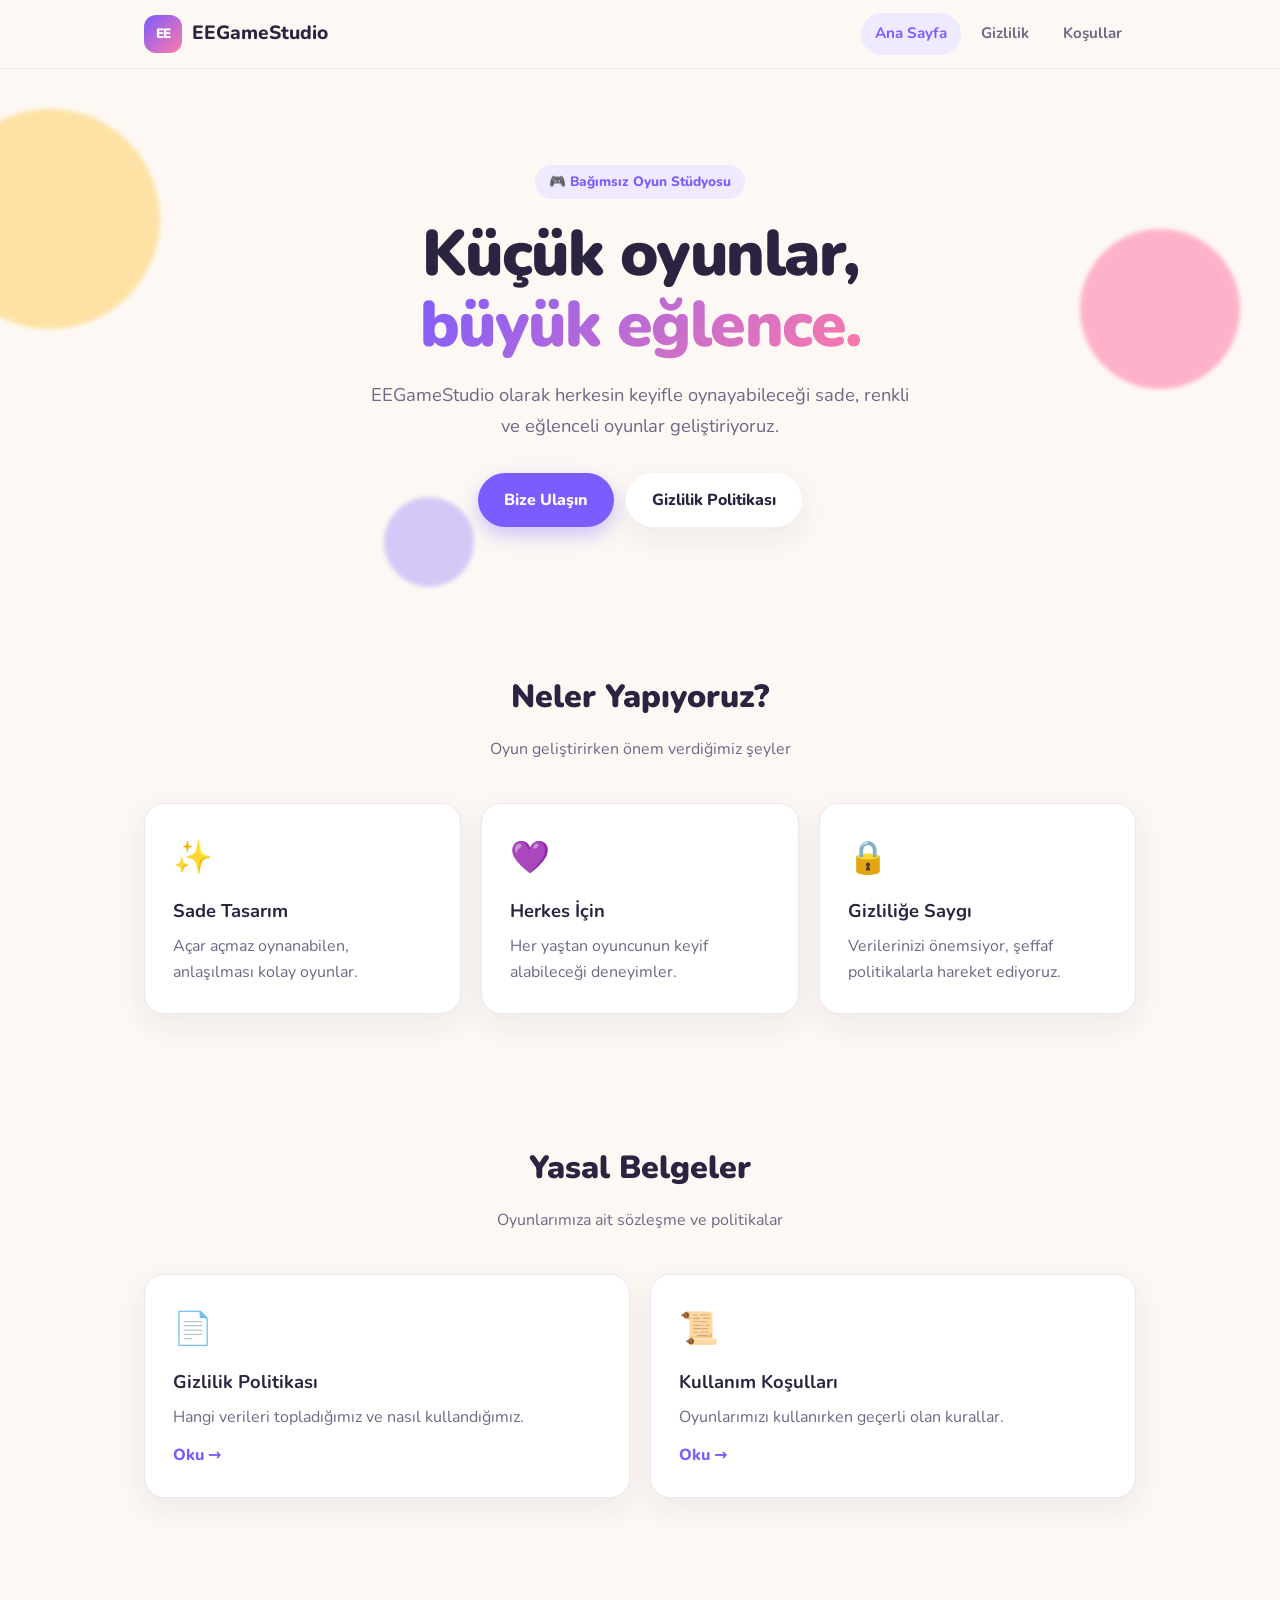
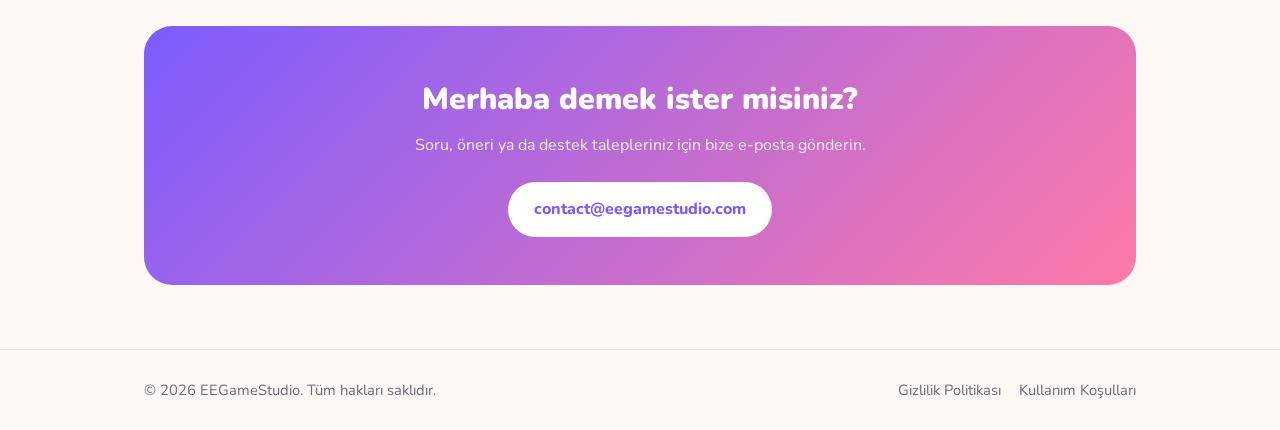
==== index.html @ 6b788e46 "EEGameStudio web sitesi: ana sayfa, gizlilik politikası ve kullanım koşulları Co-authored-by: Cursor" ====
<!DOCTYPE html>
<html lang="tr">
<head>
  <meta charset="UTF-8" />
  <meta name="viewport" content="width=device-width, initial-scale=1.0" />
  <title>EEGameStudio</title>
  <meta name="description" content="EEGameStudio - Eğlenceli ve sade oyunlar geliştiren bağımsız oyun stüdyosu." />
  <link rel="icon" href="favicon.svg" type="image/svg+xml" />
  <link rel="preconnect" href="https://fonts.googleapis.com" />
  <link rel="preconnect" href="https://fonts.gstatic.com" crossorigin />
  <link href="https://fonts.googleapis.com/css2?family=Nunito:wght@400;700;800;900&display=swap" rel="stylesheet" />
  <link rel="stylesheet" href="style.css" />
</head>
<body>
  <header class="site-header">
    <div class="container">
      <a href="index.html" class="logo">
        <span class="logo-mark">EE</span>
        <span>EEGameStudio</span>
      </a>
      <nav class="nav">
        <a href="index.html" class="active">Ana Sayfa</a>
        <a href="privacy.html">Gizlilik</a>
        <a href="terms.html">Koşullar</a>
      </nav>
    </div>
  </header>

  <main>
    <section class="hero">
      <div class="blob one"></div>
      <div class="blob two"></div>
      <div class="blob three"></div>
      <div class="container">
        <span class="badge">🎮 Bağımsız Oyun Stüdyosu</span>
        <h1>Küçük oyunlar,<br /><span class="gradient">büyük eğlence.</span></h1>
        <p>EEGameStudio olarak herkesin keyifle oynayabileceği sade, renkli ve eğlenceli oyunlar geliştiriyoruz.</p>
        <a href="#iletisim" class="btn">Bize Ulaşın</a>
        <a href="privacy.html" class="btn secondary">Gizlilik Politikası</a>
      </div>
    </section>

    <section class="section">
      <div class="container">
        <h2 class="section-title">Neler Yapıyoruz?</h2>
        <p class="section-subtitle">Oyun geliştirirken önem verdiğimiz şeyler</p>
        <div class="cards">
          <div class="card">
            <div class="icon">✨</div>
            <h3>Sade Tasarım</h3>
            <p>Açar açmaz oynanabilen, anlaşılması kolay oyunlar.</p>
          </div>
          <div class="card">
            <div class="icon">💜</div>
            <h3>Herkes İçin</h3>
            <p>Her yaştan oyuncunun keyif alabileceği deneyimler.</p>
          </div>
          <div class="card">
            <div class="icon">🔒</div>
            <h3>Gizliliğe Saygı</h3>
            <p>Verilerinizi önemsiyor, şeffaf politikalarla hareket ediyoruz.</p>
          </div>
        </div>
      </div>
    </section>

    <section class="section">
      <div class="container">
        <h2 class="section-title">Yasal Belgeler</h2>
        <p class="section-subtitle">Oyunlarımıza ait sözleşme ve politikalar</p>
        <div class="cards">
          <a href="privacy.html" class="card link-card">
            <div class="icon">📄</div>
            <h3>Gizlilik Politikası</h3>
            <p>Hangi verileri topladığımız ve nasıl kullandığımız.</p>
            <span class="arrow">Oku →</span>
          </a>
          <a href="terms.html" class="card link-card">
            <div class="icon">📜</div>
            <h3>Kullanım Koşulları</h3>
            <p>Oyunlarımızı kullanırken geçerli olan kurallar.</p>
            <span class="arrow">Oku →</span>
          </a>
        </div>
      </div>
    </section>

    <section class="section" id="iletisim">
      <div class="container">
        <div class="contact-box">
          <h2>Merhaba demek ister misiniz?</h2>
          <p>Soru, öneri ya da destek talepleriniz için bize e-posta gönderin.</p>
          <a href="mailto:contact@eegamestudio.com" class="btn">contact@eegamestudio.com</a>
        </div>
      </div>
    </section>
  </main>

  <footer class="site-footer">
    <div class="container">
      <span>© <span id="year">2026</span> EEGameStudio. Tüm hakları saklıdır.</span>
      <nav>
        <a href="privacy.html">Gizlilik Politikası</a>
        <a href="terms.html">Kullanım Koşulları</a>
      </nav>
    </div>
  </footer>

  <script>document.getElementById("year").textContent = new Date().getFullYear();</script>
</body>
</html>
---- style.css ----
:root {
  --bg: #fdf8f3;
  --surface: #ffffff;
  --text: #2b2440;
  --muted: #6e6787;
  --primary: #7c5cff;
  --primary-soft: #efeaff;
  --accent: #ff7aa8;
  --yellow: #ffd166;
  --border: #ece6f5;
  --radius: 20px;
  --shadow: 0 10px 30px rgba(60, 40, 120, 0.08);
}

* {
  box-sizing: border-box;
  margin: 0;
  padding: 0;
}

html {
  scroll-behavior: smooth;
}

body {
  font-family: "Nunito", system-ui, -apple-system, "Segoe UI", sans-serif;
  background: var(--bg);
  color: var(--text);
  line-height: 1.65;
  min-height: 100vh;
  display: flex;
  flex-direction: column;
}

a {
  color: var(--primary);
  text-decoration: none;
}

a:hover {
  text-decoration: underline;
}

.container {
  width: 100%;
  max-width: 1040px;
  margin: 0 auto;
  padding: 0 24px;
}

/* Header */
.site-header {
  position: sticky;
  top: 0;
  z-index: 10;
  background: rgba(253, 248, 243, 0.85);
  backdrop-filter: blur(10px);
  border-bottom: 1px solid var(--border);
}

.site-header .container {
  display: flex;
  align-items: center;
  justify-content: space-between;
  height: 68px;
}

.logo {
  display: flex;
  align-items: center;
  gap: 10px;
  font-weight: 800;
  font-size: 1.2rem;
  color: var(--text);
}

.logo:hover {
  text-decoration: none;
}

.logo-mark {
  display: grid;
  place-items: center;
  width: 38px;
  height: 38px;
  border-radius: 12px;
  background: linear-gradient(135deg, var(--primary), var(--accent));
  color: #fff;
  font-size: 0.85rem;
  font-weight: 900;
  letter-spacing: -0.5px;
}

.nav {
  display: flex;
  gap: 6px;
}

.nav a {
  padding: 8px 14px;
  border-radius: 999px;
  color: var(--muted);
  font-weight: 700;
  font-size: 0.95rem;
}

.nav a:hover,
.nav a.active {
  background: var(--primary-soft);
  color: var(--primary);
  text-decoration: none;
}

/* Hero */
.hero {
  position: relative;
  overflow: hidden;
  isolation: isolate;
  padding: 96px 0 80px;
  text-align: center;
}

.hero .container {
  position: relative;
  z-index: 1;
}

.hero h1 {
  font-size: clamp(2.4rem, 6vw, 4rem);
  line-height: 1.1;
  font-weight: 900;
  letter-spacing: -1.5px;
}

.hero h1 .gradient {
  background: linear-gradient(135deg, var(--primary), var(--accent));
  -webkit-background-clip: text;
  background-clip: text;
  color: transparent;
}

.hero p {
  max-width: 560px;
  margin: 20px auto 32px;
  font-size: 1.15rem;
  color: var(--muted);
}

.badge {
  display: inline-block;
  margin-bottom: 20px;
  padding: 6px 14px;
  border-radius: 999px;
  background: var(--primary-soft);
  color: var(--primary);
  font-weight: 800;
  font-size: 0.85rem;
}

.btn {
  display: inline-block;
  padding: 14px 26px;
  border-radius: 999px;
  background: var(--primary);
  color: #fff;
  font-weight: 800;
  box-shadow: 0 8px 20px rgba(124, 92, 255, 0.35);
  transition: transform 0.15s ease, box-shadow 0.15s ease;
}

.btn:hover {
  text-decoration: none;
  transform: translateY(-2px);
  box-shadow: 0 12px 26px rgba(124, 92, 255, 0.4);
}

.btn.secondary {
  background: var(--surface);
  color: var(--text);
  box-shadow: var(--shadow);
  margin-left: 8px;
}

.blob {
  position: absolute;
  border-radius: 50%;
  filter: blur(2px);
  opacity: 0.55;
  z-index: 0;
  animation: float 8s ease-in-out infinite;
}

.blob.one {
  width: 220px;
  height: 220px;
  background: var(--yellow);
  top: 40px;
  left: -60px;
}

.blob.two {
  width: 160px;
  height: 160px;
  background: var(--accent);
  top: 160px;
  right: 40px;
  animation-delay: -3s;
}

.blob.three {
  width: 90px;
  height: 90px;
  background: var(--primary);
  bottom: 20px;
  left: 30%;
  opacity: 0.3;
  animation-delay: -5s;
}

@keyframes float {
  0%, 100% { transform: translateY(0); }
  50% { transform: translateY(-18px); }
}

/* Sections */
.section {
  padding: 64px 0;
}

.section-title {
  text-align: center;
  font-size: 2rem;
  font-weight: 900;
  margin-bottom: 12px;
}

.section-subtitle {
  text-align: center;
  color: var(--muted);
  margin-bottom: 40px;
}

.cards {
  display: grid;
  grid-template-columns: repeat(auto-fit, minmax(240px, 1fr));
  gap: 20px;
}

.card {
  background: var(--surface);
  border: 1px solid var(--border);
  border-radius: var(--radius);
  padding: 28px;
  box-shadow: var(--shadow);
  transition: transform 0.2s ease;
}

.card:hover {
  transform: translateY(-4px);
}

.card .icon {
  font-size: 2rem;
  margin-bottom: 12px;
}

.card h3 {
  font-size: 1.15rem;
  margin-bottom: 6px;
}

.card p {
  color: var(--muted);
}

.card.link-card {
  display: block;
  color: var(--text);
}

.card.link-card:hover {
  text-decoration: none;
}

.card.link-card .arrow {
  display: inline-block;
  margin-top: 12px;
  color: var(--primary);
  font-weight: 800;
}

.contact-box {
  background: linear-gradient(135deg, var(--primary), var(--accent));
  color: #fff;
  border-radius: 28px;
  padding: 48px 32px;
  text-align: center;
}

.contact-box h2 {
  font-size: 1.9rem;
  font-weight: 900;
  margin-bottom: 8px;
}

.contact-box p {
  opacity: 0.92;
  margin-bottom: 24px;
}

.contact-box .btn {
  background: #fff;
  color: var(--primary);
  box-shadow: none;
}

/* Legal pages */
.legal {
  padding: 56px 0 72px;
}

.legal-content {
  max-width: 760px;
  margin: 0 auto;
  background: var(--surface);
  border: 1px solid var(--border);
  border-radius: var(--radius);
  padding: 48px clamp(24px, 5vw, 56px);
  box-shadow: var(--shadow);
}

.legal-content h1 {
  font-size: 2.1rem;
  font-weight: 900;
  line-height: 1.2;
  margin-bottom: 6px;
}

.legal-content .updated {
  color: var(--muted);
  font-size: 0.9rem;
  margin-bottom: 32px;
}

.legal-content h2 {
  font-size: 1.25rem;
  margin: 32px 0 10px;
}

.legal-content p,
.legal-content ul {
  margin-bottom: 14px;
}

.legal-content ul {
  padding-left: 22px;
}

.legal-content li {
  margin-bottom: 6px;
}

/* Footer */
.site-footer {
  margin-top: auto;
  border-top: 1px solid var(--border);
  padding: 28px 0;
  color: var(--muted);
  font-size: 0.92rem;
}

.site-footer .container {
  display: flex;
  flex-wrap: wrap;
  gap: 12px;
  justify-content: space-between;
  align-items: center;
}

.site-footer nav {
  display: flex;
  gap: 18px;
}

.site-footer a {
  color: var(--muted);
}

@media (max-width: 600px) {
  .nav a {
    padding: 6px 10px;
    font-size: 0.85rem;
  }

  .logo span:last-child {
    display: none;
  }

  .btn.secondary {
    margin: 12px 0 0;
  }

  .blob {
    opacity: 0.3;
  }

  .blob.one {
    width: 140px;
    height: 140px;
  }

  .blob.two {
    width: 100px;
    height: 100px;
    right: -30px;
  }
}
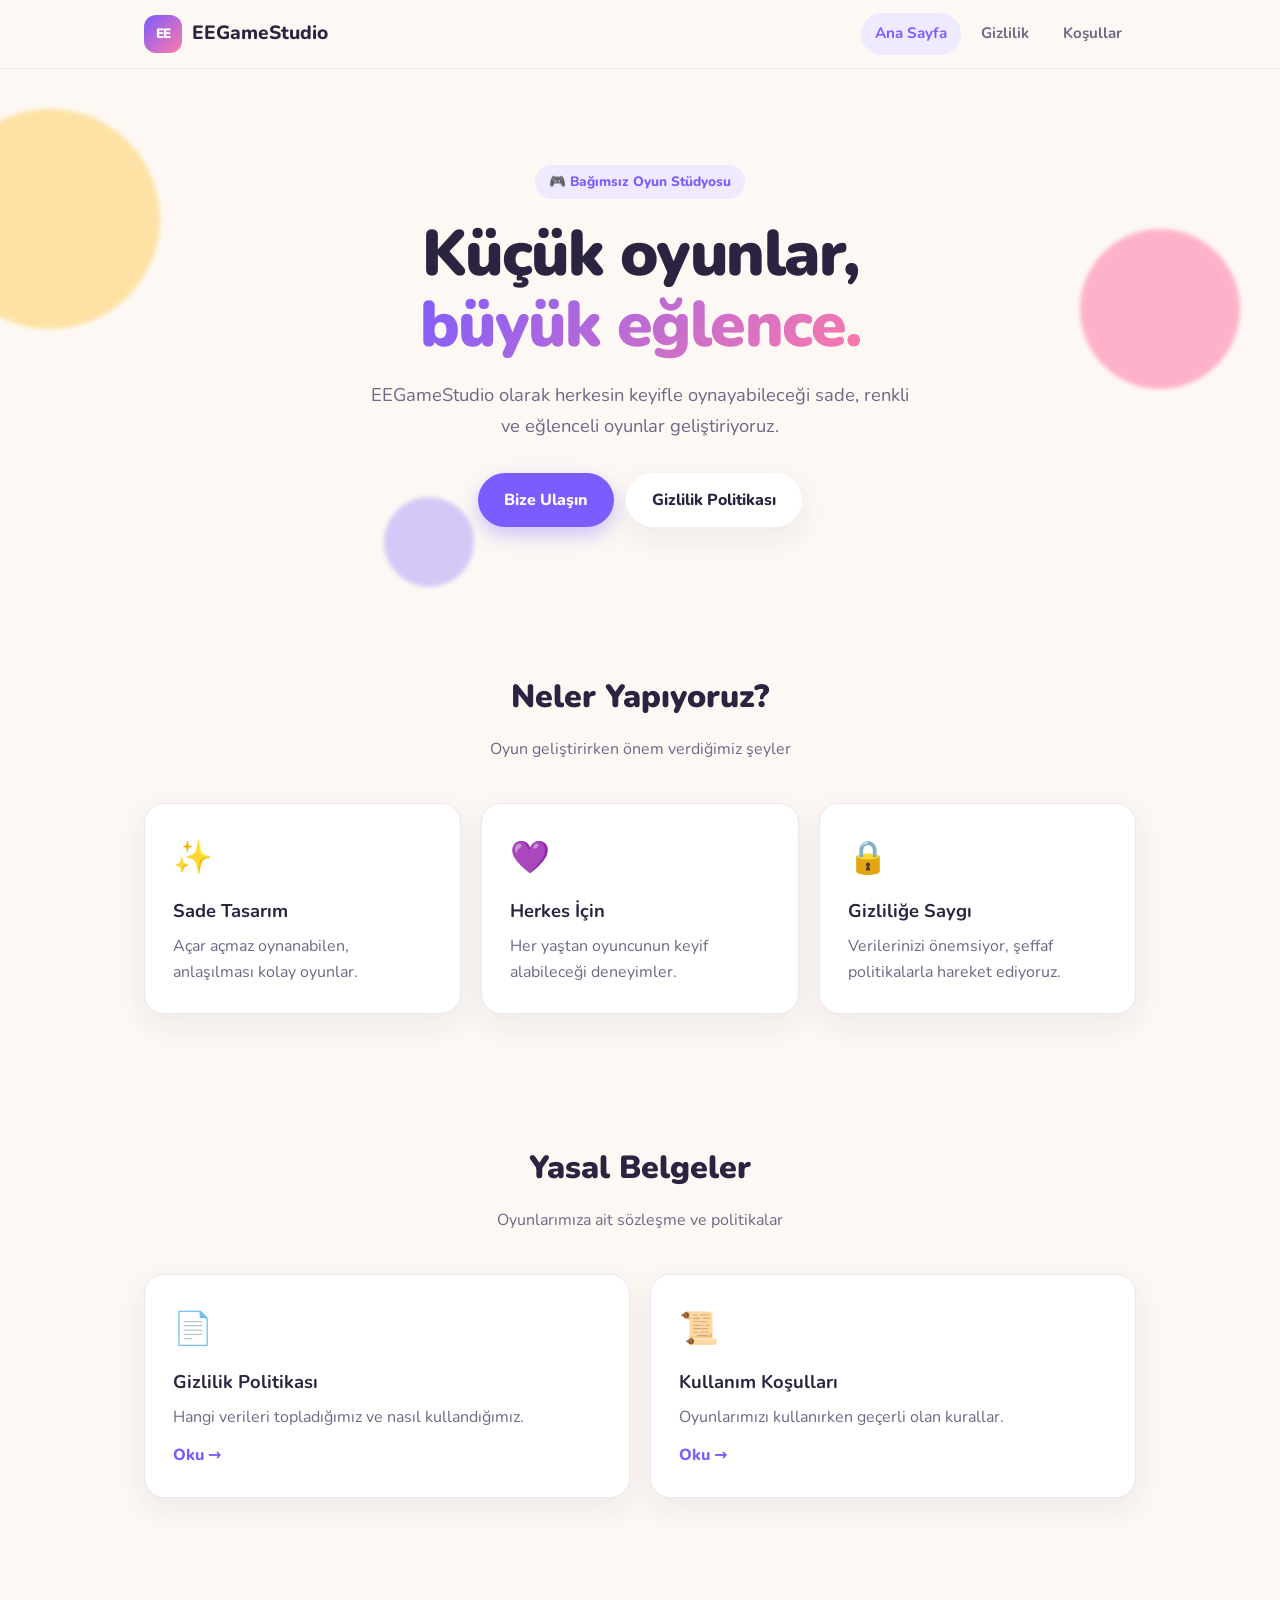
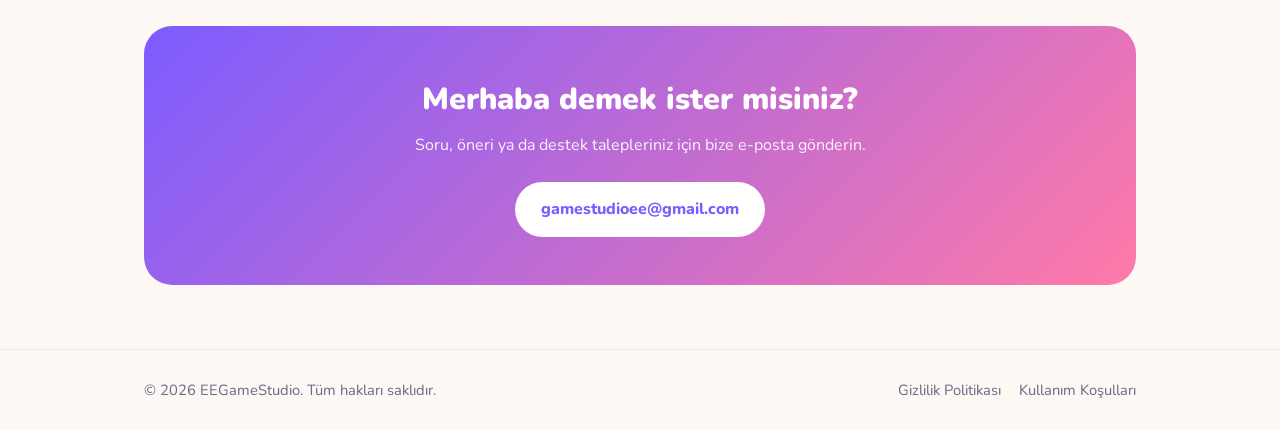
==== commit de8cc0fb: "Update index.html" ====
--- a/index.html
+++ b/index.html
@@ -90,7 +90,7 @@
         <div class="contact-box">
           <h2>Merhaba demek ister misiniz?</h2>
           <p>Soru, öneri ya da destek talepleriniz için bize e-posta gönderin.</p>
-          <a href="mailto:contact@eegamestudio.com" class="btn">contact@eegamestudio.com</a>
+          <a href="mailto:gamestudioee@gmail.com" class="btn">gamestudioee@gmail.com</a>
         </div>
       </div>
     </section>
